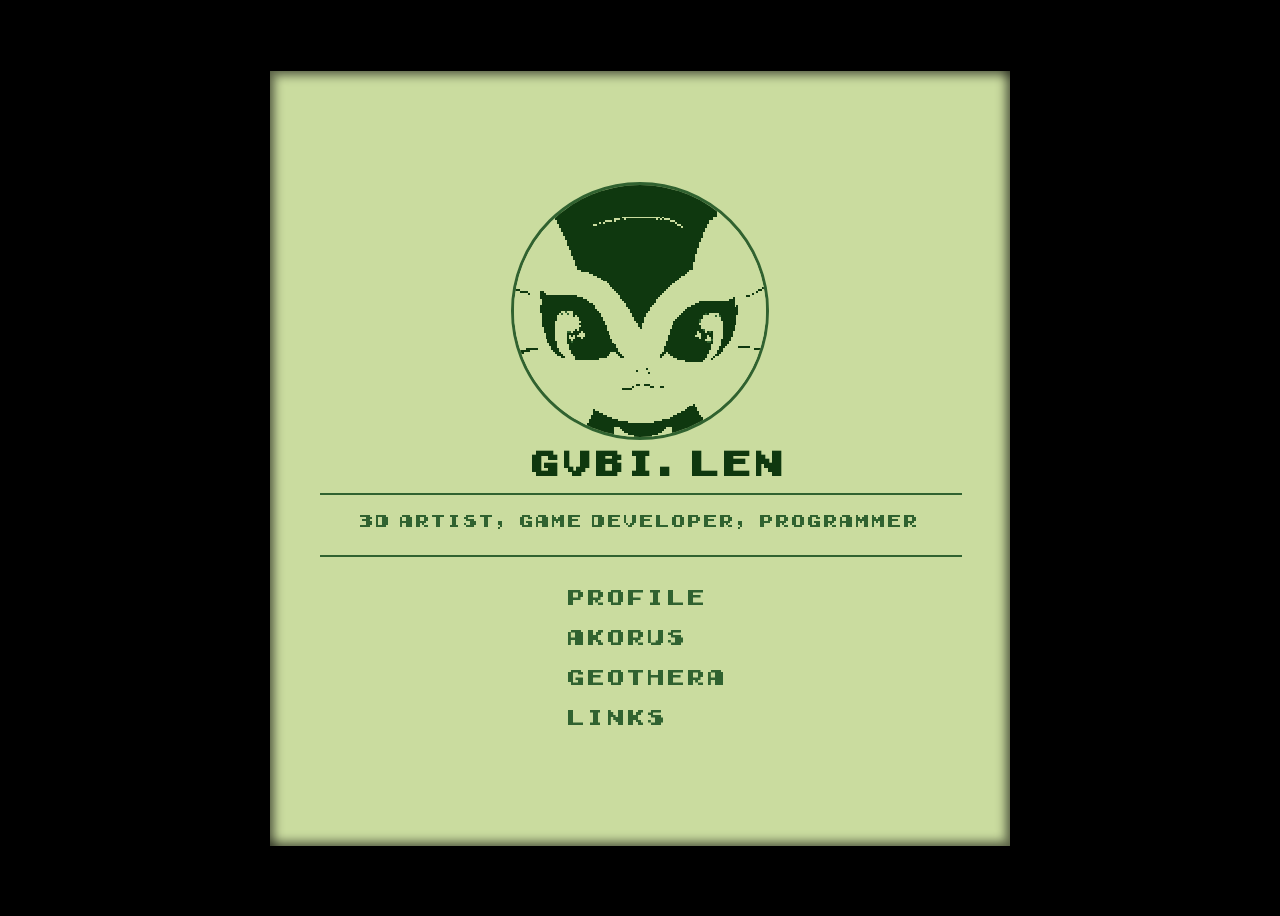
==== index.html @ b02f2e69 "Adjustments to handheld layout" ====
<!DOCTYPE html PUBLIC "-//W3C//DTD XHTML 1.0 Strict//EN" "http://www.w3.org/TR/xhtml1/DTD/xhtml1-strict.dtd">
<html xmlns="http://www.w3.org/1999/xhtml" xml:lang="en" lang="en">
    <head>
	<title>gvbi-len.gb</title>
        <link rel="icon" type="image/png" href="imgs/img_sticker.png" />
        <meta http-equiv="content-type" content="text/html;charset=utf-8" />
        <meta
            name="viewport"
            content="width=device-width, initial-scale=1.0, maximum-scale=1.0, user-scalable=no"
        />
        <meta property="og:title" content="GVBI.len" />
        <meta
            property="og:description"
            content="GVBI.len's Realm of Creation."
        />
        <meta property="og:image" content="" />
        <meta property="og:url" content="https://gvbi-len.github.io" />
        <link rel="stylesheet" href="style.css" />
    </head>
    <body oncontextmenu="return false;">
        <div id="container">
            <div id="content">

                <header id="gb-header" class="start-only">
                    <img draggable="false" id="gb-pic" src="imgs/img_profile.png" alt="GVBI.len" />
                    <h1>GVBI.len</h1>
                    <hr width="100%" />
                    <p class="tagline">3D Artist, Game Developer, Programmer</p>
                </header>

                <hr width="100%" class="start-only" />

                <div id="gb-screen">

                    <nav id="gb-menu" aria-label="Site sections">
                        <button type="button" class="gb-menu-item" data-target="home">HOME</button>
                        <button type="button" class="gb-menu-item" data-target="profile">PROFILE</button>
                        <button type="button" class="gb-menu-item" data-target="akorus">AKORUS</button>
                        <button type="button" class="gb-menu-item" data-target="geothera">GEOTHERA</button>
                        <button type="button" class="gb-menu-item" data-target="links">LINKS</button>
                    </nav>

                    <div id="gb-pages">

                        <section id="page-profile" class="page" role="tabpanel">
                            <div class="field">
                                <b>Location:</b>
                                <br />South Africa
                            </div>
                            <div class="field wide">
                                <b>Skills:</b>
                                <ul>
                                    <li>3D Design</li>
                                    <li>DevOps</li>
                                    <li>Frontend</li>
                                    <li>Game Dev</li>
                                    <li>Graphic Design</li>
                                    <li>UI/UX</li>
                                    <li>Web</li>
                                </ul>
                            </div>
                        </section>

                        <section id="page-akorus" class="page project" role="tabpanel">
                            <h3>Akorus</h3>
                            <img class="image" src="imgs/img_acf.png" alt="Akorus" />
                            <b>3D, GAME, MOBILE, PC</b>
                            <div class="desc">AKORUS is a science fiction role-playing game set in an alternate solar system.</div>
                        </section>

                        <section id="page-geothera" class="page project" role="tabpanel">
                            <h3>Geothera</h3>
                            <img class="image" src="imgs/img_gtr.png" alt="Geothera" />
                            <b>ADDON, SOFTWARE, PC</b>
                            <div class="desc">Geothera is a free and open source terrain generation software made entirely in Godot. 
				    <br><br>An addon for the game engine is also available for creating terrain cells from heightmap textures within the game engine.</div>
                        </section>

                        <section id="page-links" class="page" role="tabpanel">
                            <div id="gb-links">
								<ul id="links-list">
									<li><a href="https://www.artstation.com/gvbi-len">ArtStation</a></li>
									<li><a href="mailto:leothera.dev@proton.me">e-Mail</a></li>
									<li><a href="https://github.com/gvbi-len">GitHub</a></li>
									<li><a href="https://gvbi-len.itch.io">itch.io</a></li>
									<li><a href="https://www.youtube.com/channel/UCherauPHlzCFnR3UYtiJlag">YouTube</a></li>
								</ul>
                            </div>
                        </section>

                    </div>
                </div>
            </div>
        </div>
        <script src="script.js"></script>
    </body>
</html>
---- style.css ----
:root{
    --bg-main: #CADC9F;
    --fg-main: #306230;
    --fg-light: #CADC9F;
    --fg-main-shadow: #0F380F;
    --font-main: #306230;
    --font-header: #0F380F;
    --font-bold: #0F380F;
    --link-bg: #0F380F;
    --link-colour: #0F380F;
    --link-highlight: #CADC9F;
    --border-colour: #306230;
    --border-shadow: #00000080;
}

html {
  scrollbar-color: #0F380F #00000000;
  scrollbar-width: auto;
}


a{
    text-decoration: none;
    text-align: center;
    color: var(--link-colour);
    background: var(--bg-main);
    padding: 0px 8px;
}

a:hover{
	color: var(--link-highlight);
	background-color: var(--link-bg);
	cursor: url('imgs/img_cursor_pointer.png'), auto;
}

button:hover{
	cursor: url('imgs/img_cursor_pointer.png'), auto;
}

b{
	color: var(--font-bold);
}

body{
    background: #000000;
    display: flex;
    align-items: center;
    justify-content: center;
    text-align: center;
    height: 100vh;
    max-height: 100vh;
    user-select: none;
    color: var(--font-main);
    font-family: "font main";
    overflow: hidden;
    cursor: url('imgs/img_cursor_default.png'), auto;
}

h1, h2, h3, h4, h5, h6{
	color: var(--font-header);
	text-align: center;
    padding-left: 40px;
    margin: 0;
}

hr{
	color: var(--border-colour);
	border: 1px solid var(--border-colour);
}

p{
	font-size: 24px;
    padding-left: 30px;
}

li{
	list-style: "~";
}

# links-list li{
	list-style: none;
}

#container{
	background: var(--bg-main);	
	padding: 50px;
	min-width: 50vw;
	max-width: 50vw;
	max-height: 75vh;
	height: 75vh;
	overflow: hidden;
	display: flex;
	flex-direction: column;
	box-shadow: inset 5px 5px 10px var(--border-shadow),
	inset -5px -5px 10px var(--border-shadow);
}

#content{
	flex: 1;
	min-height: 0;
	display: flex;
	flex-direction: column;
	animation: load-site 4s steps(10, end) both;
}

#content:not(.started){
	justify-content: center;
}

#content.started .start-only{
	display: none;
}

#content:not(.started) #gb-pages,
#content:not(.started) .gb-menu-item[data-target="home"]{
	display: none;
}

#gb-header{
	text-align: center;
}

#gb-pic{
	width: clamp(96px, 28vh, 256px);
	height: auto;
	border-radius: 100%;
	image-rendering: pixelated;
	border: 3px solid var(--border-colour);
}

.tagline{
	font-size: 16px;
	padding-left: 0;
}

#gb-screen{
	display: flex;
	align-items: stretch;
	gap: 28px;
	margin-top: 16px;
	text-align: left;
	min-height: 0;
}

#content:not(.started) #gb-screen{
	justify-content: center;
}

#content.started #gb-screen{
	flex: 1;
	margin-top: 0;
}

#gb-menu{
	flex: 0 0 150px;
	display: flex;
	flex-direction: column;
	gap: 6px;
}

.gb-menu-item{
	all: unset;
	display: block;
	cursor: pointer;
	font-family: inherit;
	font-size: 20px;
	color: var(--font-main);
	padding: 4px 8px 4px 24px;
	position: relative;
}

.gb-menu-item::before{
	content: "~";
	position: absolute;
	left: 6px;
	opacity: 0;
}

.gb-menu-item.active{
	color: var(--font-header);
}

.gb-menu-item.active::before{
	opacity: 1;
}

.gb-menu-item:hover,
.gb-menu-item:focus-visible{
	color: var(--link-highlight);
	background-color: var(--link-bg);
	outline: none;
}

#gb-pages{
	flex: 1;
	min-width: 0;
	min-height: 0;
	font-size: 20px;
}

#gb-pages ul{
	padding-left: 24px;
	margin: 4px 0;
}

.page{
	display: none;
}

.page.active{
	display: block;
	height: 100%;
	min-height: 0;
	overflow-y: auto;
	animation: page-in 2s steps(10, end) both;
}

#page-profile.active{
	display: grid;
	gap: 16px 24px;
	align-content: start;
}

#page-profile .wide{
	grid-column: 1 / -1;
}


.page.project.active{
	display: flex;
	flex-direction: column;
	gap: 8px;
}

.project .image{
	flex: 1 1 0;
	min-height: 60px;
	width: 100%;
	box-sizing: border-box;
	object-fit: cover;
}

.project .desc{
	font-size: 18px;
}

#gb-links a{
	display: inline-block;
	margin: 4px 6px 4px 0;
}

.sprite{
	max-width: 128px;
	max-height: 128px;
	image-rendering: pixelated;
	filter: drop-shadow(2px 2px 0px var(--fg-main-shadow));
}

.image{
	width: 100%;
	image-rendering: pixelated;
	padding: 3px;
	background-color: var(--border-colour);
	border: 3px solid var(--border-colour);
}

@media (max-width: 900px){
	body{
		display: block;
		height: 100dvh;
		max-height: 100dvh;
		overflow: hidden;
		background: var(--bg-main);
	}
	#container{
		box-sizing: border-box;
		padding: 12px;
		box-shadow: none;
		min-width: unset;
		max-width: unset;
		width: 100%;
		height: 100dvh;
		max-height: none;
	}
	#gb-screen{
		flex-direction: column;
		gap: 12px;
	}
	#gb-menu{
		flex-direction: column;
		flex-wrap: wrap;
		flex-basis: auto;
		width: 100%;
		justify-content: center;
		border-bottom: 2px solid var(--border-colour);
		padding-bottom: 16px;
	}
	#gb-pages{
		flex: 1 1 0;
	}
	.project, .desc{
		font-size: 14px;
	}
	.project b{
		border-bottom: 2px solid var(--border-colour);
	}
	.project h3{
		text-align: left;
		font-size: 24px;
		padding-left: 0;
		border-bottom: 2px solid var(--border-colour);
	}
	.image{
	display: none;
	}
	.project .image{
		padding: 0;
		border: none;
	}
}

@font-face{
	font-family: "font main";
	src: url("fonts/gb.ttf");
}

@keyframes load-site{
	0%{
		opacity: 0%;
	}
	25%{
		opacity: 0%;
	}
	100%{
		opacity: 100%;
	}
}

@keyframes page-in{
	from{
		opacity: 0;
	}
	to{
		opacity: 1;
	}
}
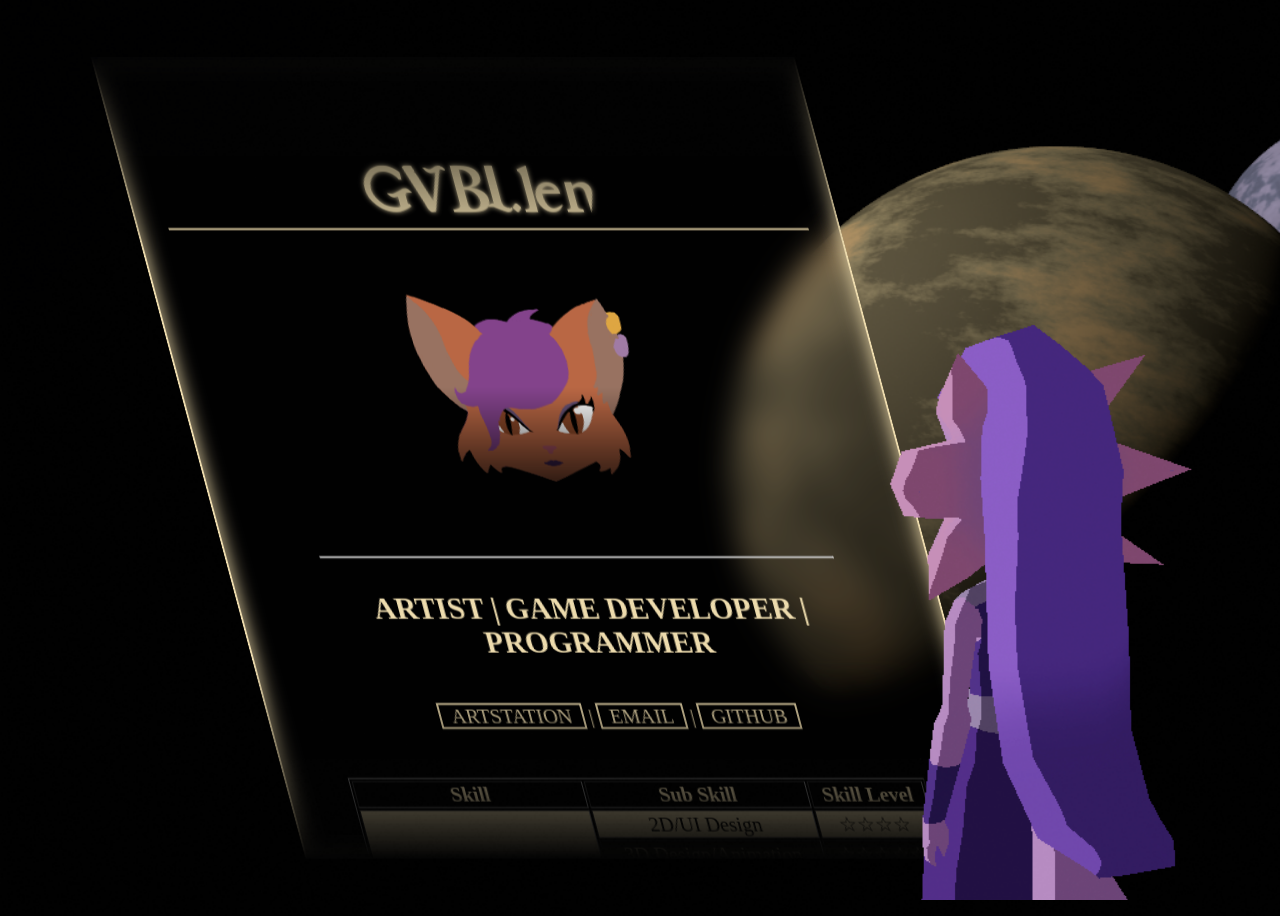
==== commit 85c2e7da: "Monthly site redesign" ====
--- a/index.html
+++ b/index.html
@@ -1,7 +1,7 @@
 <!DOCTYPE html PUBLIC "-//W3C//DTD XHTML 1.0 Strict//EN" "http://www.w3.org/TR/xhtml1/DTD/xhtml1-strict.dtd">
 <html xmlns="http://www.w3.org/1999/xhtml" xml:lang="en" lang="en">
     <head>
-	<title>gvbi-len.gb</title>
+	<title>Site Viewer - /usr/share/gabis-stuff/gvbi.len</title>
         <link rel="icon" type="image/png" href="imgs/img_sticker.png" />
         <meta http-equiv="content-type" content="text/html;charset=utf-8" />
         <meta
@@ -18,80 +18,104 @@
         <link rel="stylesheet" href="style.css" />
     </head>
     <body oncontextmenu="return false;">
-        <div id="container">
-            <div id="content">
+        <div id="container-main">
+            <h1>GVBI.len</h1>
+            <img draggable="false" id="profile" src="imgs/img_profile.png">
+            <hr width="80%">
+            <h2>Artist | Game Developer | Programmer</h2>
+            <p>
+                <a href="gvbi-len.artstation.com ">ArtStation</a> | <a href="mailto:leothera.dev@proton.me">Email</a> | <a href="https://github.com/gvbi-len">GitHub</a>
+            <br>
+            <table border="solid">
+                <tr>
+                    <th>Skill</th>
+                    <th>Sub Skill</th>
+                    <th>Skill Level</th>
+                </tr>
+                <tr>
+                    <td rowspan="5">Game Development</td>
+                    <td>2D/UI Design</td>
+                    <td>&star;&star;&star;&star;</td>
+                </tr>
+                <tr>
+                    <td>3D Design/Animation</td>
+                    <td>&star;&star;&star;&star;&star;</td>
+                </tr>
+                <tr>
+                    <td>Audio</td>
+                    <td>&star;&star;&star;&star;</td>
+                </tr>
+                <tr>
+                    <td>Level Design</td>
+                    <td>&star;&star;&star;&star;&star;</td>
+                </tr>
+                <tr>
+                    <td>Programming</td>
+                    <td>&star;&star;&star;&star;&star;</td>
+                </tr>
+                <tr>
+                    <td rowspan="5">Game Programming</td>
+                    <td>Assembly</td>
+                    <td>&star;&star;</td>
+                </tr>
+                <tr>
+                    <td>C#</td>
+                    <td>&star;&star;&star;</td>
+                </tr>
+                <tr>
+                    <td>GdScript</td>
+                    <td>&star;&star;&star;&star;&star;</td>
+                </tr>
+                <tr>
+                    <td>Java</td>
+                    <td>&star;&star;&star;</td>
+                </tr>
+                <tr>
+                    <td>Python</td>
+                    <td>&star;&star;&star;&star;&star;</td>
+                </tr>
+                <tr>
+                    <td rowspan="5">Software Development</td>
+                    <td>Assembly</td>
+                    <td>&star;&star;</td>
+                </tr>
+                <tr>
+                    <td>C</td>
+                    <td>&star;&star;</td>
+                </tr>
+                <tr>
+                    <td>C#</td>
+                    <td>&star;&star;&star;</td>
+                </tr>
+                <tr>
+                    <td>Java</td>
+                    <td>&star;&star;&star;</td>
+                </tr>
+                <tr>
+                    <td>Python</td>
+                    <td>&star;&star;&star;&star;</td>
+                </tr>
+            </table>
 
-                <header id="gb-header" class="start-only">
-                    <img draggable="false" id="gb-pic" src="imgs/img_profile.png" alt="GVBI.len" />
-                    <h1>GVBI.len</h1>
-                    <hr width="100%" />
-                    <p class="tagline">3D Artist, Game Developer, Programmer</p>
-                </header>
+            <h2>Projects</h2>
+            <h3>Akorus</h3>
+            <img draggable="false" class="game-cover" src="imgs/img_acf.png">
+            An old school role playing game inspired by Ultima and Phantasy Star Online.
+            <br>Akorus is set in an alternate Solar System in which Saturn's celestial bodies are home to the Akori, a unique race on a mission to recover long forgotten artifacts across the galaxy.
+            <br>A free demo will be available to play in 2027.
+            <img draggable="false" class="game-screenshot" src="imgs/img_acf_2.png">
 
-                <hr width="100%" class="start-only" />
+            <h3>Geothera</h3>
+            <img draggable="false" class="game-cover" src="imgs/img_gtr.png">    
+            Geothera is a 3D terrain generator.
+            <br>The projects consists of two formats: A Godot 4.x addon for creating terrain meshes directly in the game engine, and a standalone application for creating meshes and heightmap textures to use in compatible software.
+            <br>Both will be free to download soon.
+            <hr width="50%">
+            <br>
+            <h3>Website designed by yours truly :3
+        </p>
 
-                <div id="gb-screen">
-
-                    <nav id="gb-menu" aria-label="Site sections">
-                        <button type="button" class="gb-menu-item" data-target="home">HOME</button>
-                        <button type="button" class="gb-menu-item" data-target="profile">PROFILE</button>
-                        <button type="button" class="gb-menu-item" data-target="akorus">AKORUS</button>
-                        <button type="button" class="gb-menu-item" data-target="geothera">GEOTHERA</button>
-                        <button type="button" class="gb-menu-item" data-target="links">LINKS</button>
-                    </nav>
-
-                    <div id="gb-pages">
-
-                        <section id="page-profile" class="page" role="tabpanel">
-                            <div class="field">
-                                <b>Location:</b>
-                                <br />South Africa
-                            </div>
-                            <div class="field wide">
-                                <b>Skills:</b>
-                                <ul>
-                                    <li>3D Design</li>
-                                    <li>DevOps</li>
-                                    <li>Frontend</li>
-                                    <li>Game Dev</li>
-                                    <li>Graphic Design</li>
-                                    <li>UI/UX</li>
-                                    <li>Web</li>
-                                </ul>
-                            </div>
-                        </section>
-
-                        <section id="page-akorus" class="page project" role="tabpanel">
-                            <h3>Akorus</h3>
-                            <img class="image" src="imgs/img_acf.png" alt="Akorus" />
-                            <b>3D, GAME, MOBILE, PC</b>
-                            <div class="desc">AKORUS is a science fiction role-playing game set in an alternate solar system.</div>
-                        </section>
-
-                        <section id="page-geothera" class="page project" role="tabpanel">
-                            <h3>Geothera</h3>
-                            <img class="image" src="imgs/img_gtr.png" alt="Geothera" />
-                            <b>ADDON, SOFTWARE, PC</b>
-                            <div class="desc">Geothera is a free and open source terrain generation software made entirely in Godot. 
-				    <br><br>An addon for the game engine is also available for creating terrain cells from heightmap textures within the game engine.</div>
-                        </section>
-
-                        <section id="page-links" class="page" role="tabpanel">
-                            <div id="gb-links">
-								<ul id="links-list">
-									<li><a href="https://www.artstation.com/gvbi-len">ArtStation</a></li>
-									<li><a href="mailto:leothera.dev@proton.me">e-Mail</a></li>
-									<li><a href="https://github.com/gvbi-len">GitHub</a></li>
-									<li><a href="https://gvbi-len.itch.io">itch.io</a></li>
-									<li><a href="https://www.youtube.com/channel/UCherauPHlzCFnR3UYtiJlag">YouTube</a></li>
-								</ul>
-                            </div>
-                        </section>
-
-                    </div>
-                </div>
-            </div>
         </div>
-        <script src="script.js"></script>
+        <img id="avi" draggable="false" src="imgs/img_avi.gif">
     </body>
 </html>
--- a/style.css
+++ b/style.css
@@ -1,346 +1,172 @@
 :root{
-    --bg-main: #CADC9F;
-    --fg-main: #306230;
-    --fg-light: #CADC9F;
-    --fg-main-shadow: #0F380F;
-    --font-main: #306230;
-    --font-header: #0F380F;
-    --font-bold: #0F380F;
-    --link-bg: #0F380F;
-    --link-colour: #0F380F;
-    --link-highlight: #CADC9F;
-    --border-colour: #306230;
-    --border-shadow: #00000080;
+    --bg-main: #000000;
+	--page-main: #00000030;
+    --fg-main: #000000;
+	--accent-main: #eddbad;
+    --fg-main-shadow: #00000030;
+	--fg-light-shadow: #ffffff;
+    --font-main: #eddbad;
+    --font-header: #eddbad;
+    --font-bold: #eddbad;
+    --link-colour: #000000;
+    --link-highlight: #eddbad;
+    --border-colour: #eddbad;
+    --border-shadow: #00000050;
+	--border-radius: 15px;
 }
 
 html {
-  scrollbar-color: #0F380F #00000000;
+  scrollbar-color: var(--accent-main) #00000000;
   scrollbar-width: auto;
 }
 
-
 a{
-    text-decoration: none;
-    text-align: center;
-    color: var(--link-colour);
-    background: var(--bg-main);
-    padding: 0px 8px;
+	border: 2px solid var(--accent-main);
+	color: var(--accent-main);
+	min-width: 80px;
+	padding: 0px 10px;
+	text-transform: uppercase;
+	text-decoration: none;
+	margin: 10px 0;
 }
 
 a:hover{
-	color: var(--link-highlight);
-	background-color: var(--link-bg);
-	cursor: url('imgs/img_cursor_pointer.png'), auto;
+	background-color: var(--accent-main);
+	color: var(--fg-main);
 }
 
-button:hover{
-	cursor: url('imgs/img_cursor_pointer.png'), auto;
-}
-
-b{
-	color: var(--font-bold);
-}
 
 body{
-    background: #000000;
+    background-image: url('imgs/img_bg.png');
+	background-size: cover;
+	background-repeat: no-repeat;
     display: flex;
-    align-items: center;
-    justify-content: center;
+	justify-content: center;
+	align-items: center;
     text-align: center;
     height: 100vh;
     max-height: 100vh;
     user-select: none;
     color: var(--font-main);
     font-family: "font main";
-    overflow: hidden;
-    cursor: url('imgs/img_cursor_default.png'), auto;
+	overflow: hidden;
 }
 
-h1, h2, h3, h4, h5, h6{
+h1{
 	color: var(--font-header);
-	text-align: center;
-    padding-left: 40px;
-    margin: 0;
+	font-family: "font header";
+	font-size: 48px;
+	width: 100%;
+	height: 50px;
+	margin: 0;
+	margin-top: 100px;
+	padding: 10px 0;
+	border-bottom: 2px solid var(--border-colour);
+	text-shadow: 0px 0px 5px var(--border-colour);
 }
 
-hr{
-	color: var(--border-colour);
-	border: 1px solid var(--border-colour);
+h2{
+	text-transform: uppercase;
 }
 
-p{
-	font-size: 24px;
-    padding-left: 30px;
+h3{
+	align-self: center;
+	text-transform: uppercase;
+	border-bottom: 1px solid var(--accent-main);
+	width: 60%;
 }
 
-li{
-	list-style: "~";
+table{
+	margin: 30px auto;
+	width: 90%;
 }
 
-# links-list li{
-	list-style: none;
+tr:nth-child(even){
+	background-color: var(--accent-main);
+	color: var(--fg-main);
 }
 
-#container{
-	background: var(--bg-main);	
-	padding: 50px;
-	min-width: 50vw;
-	max-width: 50vw;
-	max-height: 75vh;
-	height: 75vh;
-	overflow: hidden;
+#avi{
+	position: fixed;
+	bottom: 0;
+	right: 0;
+	width: 50vw;
+	user-select: none;
+	pointer-events: none;
+}
+
+#container-main{
+	transform: skew(15deg) translateX(-90px );
+	background-color: var(--page-main);
+	backdrop-filter: blur(15px);
 	display: flex;
 	flex-direction: column;
-	box-shadow: inset 5px 5px 10px var(--border-shadow),
-	inset -5px -5px 10px var(--border-shadow);
+	font-size: 20px;
+	margin: 20px;
+	padding-left: 30px;
+	padding-right: 30px;
+	padding-bottom: 80px;
+	width: 50vw;
+	height: 80vh;
+	border: 2px solid var(--border-colour);
+	box-shadow: 0px 0px 20px var(--border-colour),
+	inset 0px 0px 20px var(--border-colour);
+	overflow: scroll;
+	mask-image: linear-gradient(transparent, black, black, black, transparent);
 }
 
-#content{
-	flex: 1;
-	min-height: 0;
-	display: flex;
-	flex-direction: column;
-	animation: load-site 4s steps(10, end) both;
+#profile{
+	width: 40%;
+	margin: 30px auto;
+	mask-image: linear-gradient(black, black, transparent);
 }
 
-#content:not(.started){
-	justify-content: center;
+.game-cover{
+	width: 60%;
+	margin: 10px auto;
 }
 
-#content.started .start-only{
-	display: none;
-}
-
-#content:not(.started) #gb-pages,
-#content:not(.started) .gb-menu-item[data-target="home"]{
-	display: none;
-}
-
-#gb-header{
-	text-align: center;
-}
-
-#gb-pic{
-	width: clamp(96px, 28vh, 256px);
-	height: auto;
-	border-radius: 100%;
-	image-rendering: pixelated;
-	border: 3px solid var(--border-colour);
-}
-
-.tagline{
-	font-size: 16px;
-	padding-left: 0;
-}
-
-#gb-screen{
-	display: flex;
-	align-items: stretch;
-	gap: 28px;
-	margin-top: 16px;
-	text-align: left;
-	min-height: 0;
-}
-
-#content:not(.started) #gb-screen{
-	justify-content: center;
-}
-
-#content.started #gb-screen{
-	flex: 1;
-	margin-top: 0;
-}
-
-#gb-menu{
-	flex: 0 0 150px;
-	display: flex;
-	flex-direction: column;
-	gap: 6px;
-}
-
-.gb-menu-item{
-	all: unset;
-	display: block;
-	cursor: pointer;
-	font-family: inherit;
-	font-size: 20px;
-	color: var(--font-main);
-	padding: 4px 8px 4px 24px;
-	position: relative;
-}
-
-.gb-menu-item::before{
-	content: "~";
-	position: absolute;
-	left: 6px;
-	opacity: 0;
-}
-
-.gb-menu-item.active{
-	color: var(--font-header);
-}
-
-.gb-menu-item.active::before{
-	opacity: 1;
-}
-
-.gb-menu-item:hover,
-.gb-menu-item:focus-visible{
-	color: var(--link-highlight);
-	background-color: var(--link-bg);
-	outline: none;
-}
-
-#gb-pages{
-	flex: 1;
-	min-width: 0;
-	min-height: 0;
-	font-size: 20px;
-}
-
-#gb-pages ul{
-	padding-left: 24px;
-	margin: 4px 0;
-}
-
-.page{
-	display: none;
-}
-
-.page.active{
-	display: block;
-	height: 100%;
-	min-height: 0;
-	overflow-y: auto;
-	animation: page-in 2s steps(10, end) both;
-}
-
-#page-profile.active{
-	display: grid;
-	gap: 16px 24px;
-	align-content: start;
-}
-
-#page-profile .wide{
-	grid-column: 1 / -1;
-}
-
-
-.page.project.active{
-	display: flex;
-	flex-direction: column;
-	gap: 8px;
-}
-
-.project .image{
-	flex: 1 1 0;
-	min-height: 60px;
-	width: 100%;
-	box-sizing: border-box;
-	object-fit: cover;
-}
-
-.project .desc{
-	font-size: 18px;
-}
-
-#gb-links a{
-	display: inline-block;
-	margin: 4px 6px 4px 0;
-}
-
-.sprite{
-	max-width: 128px;
-	max-height: 128px;
-	image-rendering: pixelated;
-	filter: drop-shadow(2px 2px 0px var(--fg-main-shadow));
-}
-
-.image{
-	width: 100%;
-	image-rendering: pixelated;
-	padding: 3px;
-	background-color: var(--border-colour);
-	border: 3px solid var(--border-colour);
+.game-screenshot{
+	width: 80%;
+	margin: 10px auto;
 }
 
 @media (max-width: 900px){
-	body{
-		display: block;
-		height: 100dvh;
-		max-height: 100dvh;
-		overflow: hidden;
-		background: var(--bg-main);
+	#container-main{
+		transform: unset;
+		width: 100vw;
+		max-width: unset;
+		min-width: unset;
+		height: 100vh;
+		font-size: unset;
+		padding: 0;
+		padding-bottom: 80px;
+		margin: 0;
+		border: none;
+		box-shadow: none;
+		overflow-x: hidden;
 	}
-	#container{
-		box-sizing: border-box;
-		padding: 12px;
-		box-shadow: none;
-		min-width: unset;
-		max-width: unset;
-		width: 100%;
-		height: 100dvh;
-		max-height: none;
+
+	#avi{
+		display: none;
 	}
-	#gb-screen{
-		flex-direction: column;
-		gap: 12px;
-	}
-	#gb-menu{
-		flex-direction: column;
-		flex-wrap: wrap;
-		flex-basis: auto;
-		width: 100%;
-		justify-content: center;
-		border-bottom: 2px solid var(--border-colour);
-		padding-bottom: 16px;
-	}
-	#gb-pages{
-		flex: 1 1 0;
-	}
-	.project, .desc{
-		font-size: 14px;
-	}
-	.project b{
-		border-bottom: 2px solid var(--border-colour);
-	}
-	.project h3{
-		text-align: left;
-		font-size: 24px;
-		padding-left: 0;
-		border-bottom: 2px solid var(--border-colour);
-	}
-	.image{
-	display: none;
-	}
-	.project .image{
-		padding: 0;
-		border: none;
+
+	h3{
+		font-size: 12px;
 	}
 }
 
 @font-face{
 	font-family: "font main";
-	src: url("fonts/gb.ttf");
+	src: url("fonts/gb.otf");
 }
 
-@keyframes load-site{
-	0%{
-		opacity: 0%;
-	}
-	25%{
-		opacity: 0%;
-	}
-	100%{
-		opacity: 100%;
-	}
+@font-face {
+	font-family: "font header";
+	src: url("fonts/header.otf");
 }
 
-@keyframes page-in{
-	from{
-		opacity: 0;
-	}
-	to{
-		opacity: 1;
-	}
+@font-face {
+	font-family: "font h2";
+	src: url("fonts/header-2.ttf");
 }
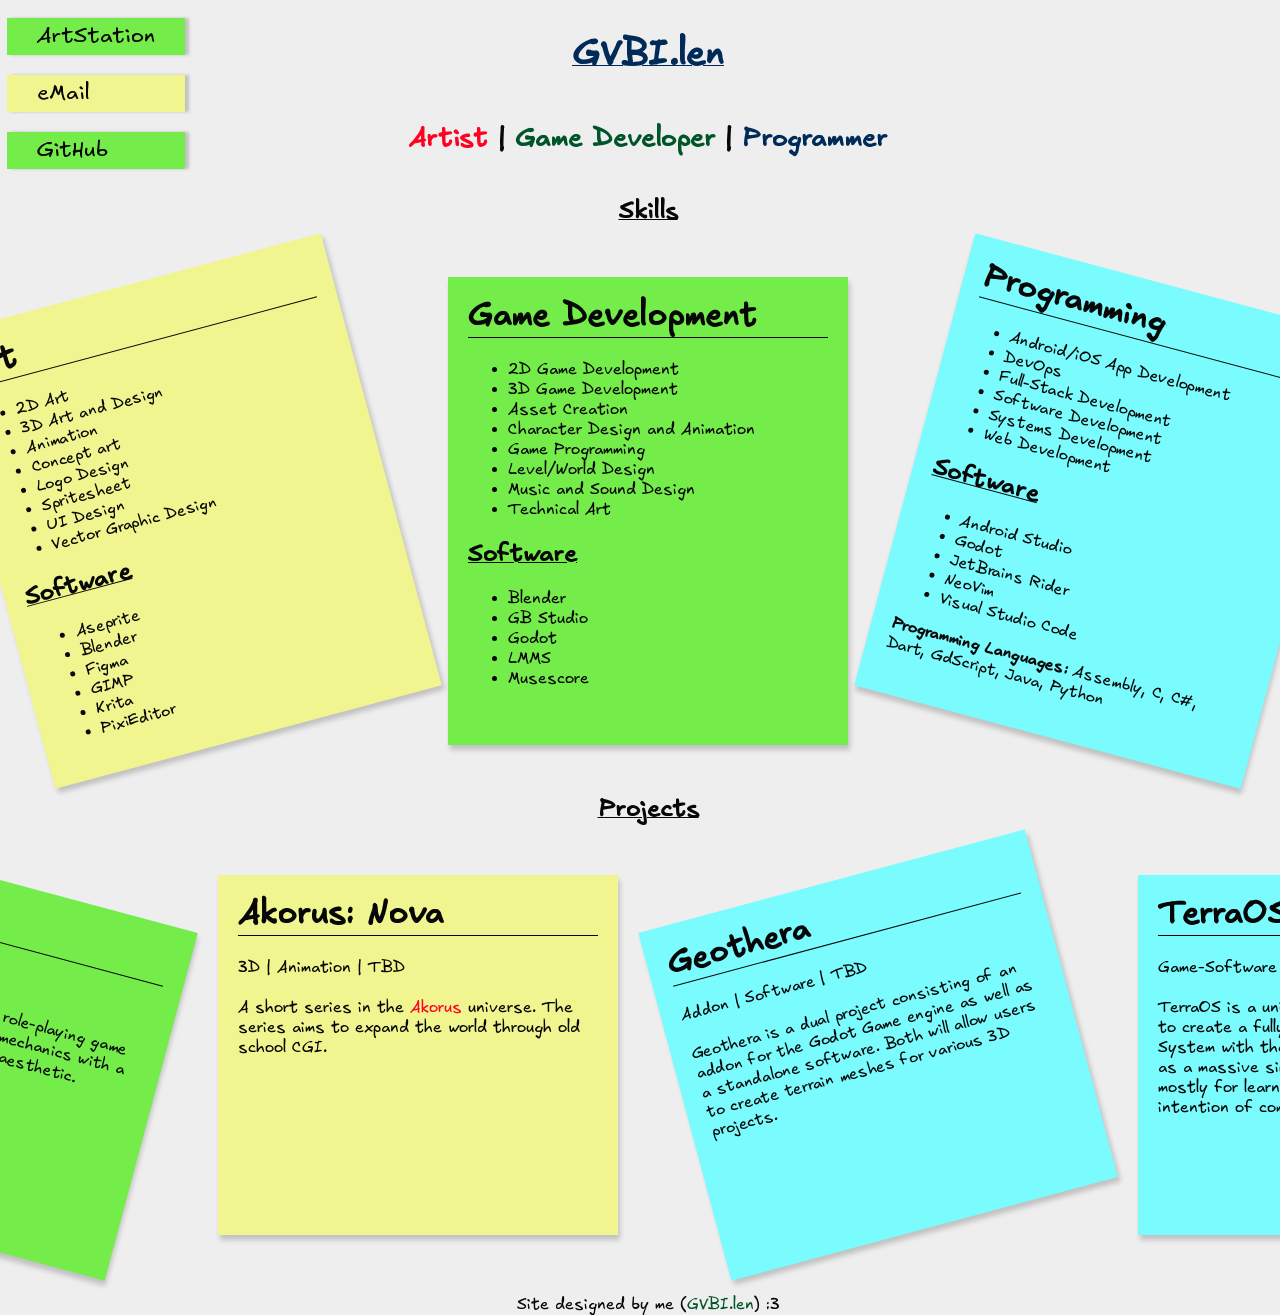
==== commit ac6cad07: "Complete site redesign (again :p)" ====
--- a/index.html
+++ b/index.html
@@ -1,7 +1,7 @@
 <!DOCTYPE html PUBLIC "-//W3C//DTD XHTML 1.0 Strict//EN" "http://www.w3.org/TR/xhtml1/DTD/xhtml1-strict.dtd">
 <html xmlns="http://www.w3.org/1999/xhtml" xml:lang="en" lang="en">
     <head>
-	<title>Site Viewer - /usr/share/gabis-stuff/gvbi.len</title>
+	<title>http://127.0.0.1:8008/index.html</title>
         <link rel="icon" type="image/png" href="imgs/img_sticker.png" />
         <meta http-equiv="content-type" content="text/html;charset=utf-8" />
         <meta
@@ -10,112 +10,130 @@
         />
         <meta property="og:title" content="GVBI.len" />
         <meta
-            property="og:description"
-            content="GVBI.len's Realm of Creation."
+            property="description"
+            content="GVBI.len's whiteboard of information and junk."
         />
         <meta property="og:image" content="" />
-        <meta property="og:url" content="https://gvbi-len.github.io" />
+        <meta property="og:url" content="https://gvbi-len.com"/>
         <link rel="stylesheet" href="style.css" />
     </head>
     <body oncontextmenu="return false;">
-        <div id="container-main">
-            <h1>GVBI.len</h1>
-            <img draggable="false" id="profile" src="imgs/img_profile.png">
-            <hr width="80%">
-            <h2>Artist | Game Developer | Programmer</h2>
-            <p>
-                <a href="gvbi-len.artstation.com ">ArtStation</a> | <a href="mailto:leothera.dev@proton.me">Email</a> | <a href="https://github.com/gvbi-len">GitHub</a>
-            <br>
-            <table border="solid">
-                <tr>
-                    <th>Skill</th>
-                    <th>Sub Skill</th>
-                    <th>Skill Level</th>
-                </tr>
-                <tr>
-                    <td rowspan="5">Game Development</td>
-                    <td>2D/UI Design</td>
-                    <td>&star;&star;&star;&star;</td>
-                </tr>
-                <tr>
-                    <td>3D Design/Animation</td>
-                    <td>&star;&star;&star;&star;&star;</td>
-                </tr>
-                <tr>
-                    <td>Audio</td>
-                    <td>&star;&star;&star;&star;</td>
-                </tr>
-                <tr>
-                    <td>Level Design</td>
-                    <td>&star;&star;&star;&star;&star;</td>
-                </tr>
-                <tr>
-                    <td>Programming</td>
-                    <td>&star;&star;&star;&star;&star;</td>
-                </tr>
-                <tr>
-                    <td rowspan="5">Game Programming</td>
-                    <td>Assembly</td>
-                    <td>&star;&star;</td>
-                </tr>
-                <tr>
-                    <td>C#</td>
-                    <td>&star;&star;&star;</td>
-                </tr>
-                <tr>
-                    <td>GdScript</td>
-                    <td>&star;&star;&star;&star;&star;</td>
-                </tr>
-                <tr>
-                    <td>Java</td>
-                    <td>&star;&star;&star;</td>
-                </tr>
-                <tr>
-                    <td>Python</td>
-                    <td>&star;&star;&star;&star;&star;</td>
-                </tr>
-                <tr>
-                    <td rowspan="5">Software Development</td>
-                    <td>Assembly</td>
-                    <td>&star;&star;</td>
-                </tr>
-                <tr>
-                    <td>C</td>
-                    <td>&star;&star;</td>
-                </tr>
-                <tr>
-                    <td>C#</td>
-                    <td>&star;&star;&star;</td>
-                </tr>
-                <tr>
-                    <td>Java</td>
-                    <td>&star;&star;&star;</td>
-                </tr>
-                <tr>
-                    <td>Python</td>
-                    <td>&star;&star;&star;&star;</td>
-                </tr>
-            </table>
-
+        <div data-nosnippet="true" id="root">
+            <h1 id="main-title">GVBI.len</h1>
+            <h2 id="sub-title"><font class="ink-red">Artist</font> | <font class="ink-green">Game Developer</font> | <font class="ink-blue">Programmer</font></h2>
+            <div id="links">
+                <a class="grn-note" href="https://gvbi-len.artstation.com/">ArtStation</a>
+                <a class="ylw-note" href="mailto:leothera.dev@proton.me">eMail</a> 
+                <a class="grn-note" href="https://github.com/gvbi-len">GitHub</a>
+            </div>
+            <h2>Skills</h2>
+            <div class="stickies">
+                <div class="note ylw-note left">
+                    <h1>
+                        Art
+                    </h1>
+                    <ul>
+                        <li>2D Art</li>
+                        <li>3D Art and Design</li>
+                        <li>Animation</li>
+                        <li>Concept art</li>
+                        <li>Logo Design</li>
+                        <li>Spritesheet</li>
+                        <li>UI Design</li>
+                        <li>Vector Graphic Design</li>
+                    </ul>
+                    <h2>Software</h2>
+                    <ul>
+                        <li>Aseprite</li>
+                        <li>Blender</li>
+                        <li>Figma</li>
+                        <li>GIMP</li>
+                        <li>Krita</li>
+                        <li>PixiEditor</li>
+                    </ul>
+                </div>
+                <div class="note grn-note">
+                    <h1>
+                        Game Development
+                    </h1>
+                    <ul>
+                        <li>2D Game Development</li>
+                        <li>3D Game Development</li>
+                        <li>Asset Creation</li>
+                        <li>Character Design and Animation</li>
+                        <li>Game Programming</li>
+                        <li>Level/World Design</li>
+                        <li>Music and Sound Design</li>
+                        <li>Technical Art</li>
+                    </ul>
+                    <h2>Software</h2>
+                    <ul>
+                        <li>Blender</li>
+                        <li>GB Studio</li>
+                        <li>Godot</li>
+                        <li>LMMS</li>
+                        <li>Musescore</li>
+                    </ul>
+                </div>
+                <div class="note cyn-note right">
+                    <h1>
+                        Programming
+                    </h1>
+                    <ul>
+                        <li>Android/iOS App Development</li>
+                        <li>DevOps</li>
+                        <li>Full-Stack Development</li>
+                        <li>Software Development</li>
+                        <li>Systems Development</li>
+                        <li>Web Development</li>
+                    </ul>
+                    <h2>Software</h2>
+                    <ul>
+                        <li>Android Studio</li>
+                        <li>Godot</li>
+                        <li>JetBrains Rider</li>
+                        <li>NeoVim</li>
+                        <li>Visual Studio Code</li>
+                    </ul>
+                    <p><b>Programming Languages:</b> Assembly, C, C#, Dart, GdScript, Java, Python</p>
+                </div>
+            </div>
             <h2>Projects</h2>
-            <h3>Akorus</h3>
-            <img draggable="false" class="game-cover" src="imgs/img_acf.png">
-            An old school role playing game inspired by Ultima and Phantasy Star Online.
-            <br>Akorus is set in an alternate Solar System in which Saturn's celestial bodies are home to the Akori, a unique race on a mission to recover long forgotten artifacts across the galaxy.
-            <br>A free demo will be available to play in 2027.
-            <img draggable="false" class="game-screenshot" src="imgs/img_acf_2.png">
-
-            <h3>Geothera</h3>
-            <img draggable="false" class="game-cover" src="imgs/img_gtr.png">    
-            Geothera is a 3D terrain generator.
-            <br>The projects consists of two formats: A Godot 4.x addon for creating terrain meshes directly in the game engine, and a standalone application for creating meshes and heightmap textures to use in compatible software.
-            <br>Both will be free to download soon.
-            <hr width="50%">
-            <br>
-            <h3>Website designed by yours truly :3
-        </p>
-
+            <div class="stickies">
+                <div class="note grn-note right">
+                    <h1>Akorus</h1>
+                    <p>
+                        3D | Game | 2027
+                    <br>
+                    <br>Akorus is a science fiction role-playing game that combines classic RPG mechanics with a retro PlayStation 1 inspired aesthetic.
+                    </p>
+                </div>
+                <div class="note ylw-note">
+                    <h1>Akorus: Nova</h1>
+                    <p>
+                        3D | Animation | TBD
+                    <br>
+                    <br>A short series in the <font class="ink-red">Akorus</font> universe. The series aims to expand the world through old school CGI.
+                    </p>
+                </div>
+                <div class="note cyn-note left">
+                    <h1>Geothera</h1>
+                    <p>
+                        Addon | Software | TBD
+                    <br>
+                    <br>Geothera is a dual project consisting of an addon for the Godot Game engine as well as a standalone software. Both will allow users to create terrain meshes for various 3D projects.
+                    </p>
+                </div>
+                <div class="note cyn-note">
+                    <h1>TerraOS</h1>
+                    <p>
+                        Game-Software Hybrid | TBD
+                    <br>
+                    <br>TerraOS is a unique personal project that aims to create a fully functioning Operating System with the entire interface represented as a massive simulated world. The projects is mostly for learning Assembly and I have no intention of completing it anytime soon.
+                    </p>
+                </div>
+            </div>
+            <footer>Site designed by me (<font class="ink-green">GVBI.len</font>) :3</footer>
         </div>
-        <img id="avi" draggable="false" src="imgs/img_avi.gif">
     </body>
 </html>
--- a/style.css
+++ b/style.css
@@ -1,172 +1,167 @@
 :root{
     --bg-main: #000000;
-	--page-main: #00000030;
-    --fg-main: #000000;
-	--accent-main: #eddbad;
-    --fg-main-shadow: #00000030;
-	--fg-light-shadow: #ffffff;
-    --font-main: #eddbad;
-    --font-header: #eddbad;
-    --font-bold: #eddbad;
-    --link-colour: #000000;
-    --link-highlight: #eddbad;
-    --border-colour: #eddbad;
-    --border-shadow: #00000050;
-	--border-radius: 15px;
-}
+	--whiteboard: #eeeeee;
+	/* Pens */
+    --pen-black: #070707;
+	--pen-blue: #002b59;
+	--pen-green: #005528;
+	--pen-red: #FF0222;
+	/* Notes */
+	--note-yellow: #f1f58f;
+	--note-cyan: #7afcff;
+	--note-green: #74ed4b;
+	--note-shadow: 2px 5px 5px #00000030;
+	--side-shadow: 4px 0px 3px #00000030;
 
-html {
-  scrollbar-color: var(--accent-main) #00000000;
-  scrollbar-width: auto;
 }
 
 a{
-	border: 2px solid var(--accent-main);
-	color: var(--accent-main);
-	min-width: 80px;
-	padding: 0px 10px;
-	text-transform: uppercase;
+	color: var(--pen-black);
 	text-decoration: none;
-	margin: 10px 0;
+	box-shadow: var(--side-shadow);
+	padding: 5px 30px;
+	margin: 10px 7px;
+	font-size: 22px;
+	text-align: left;
 }
 
 a:hover{
-	background-color: var(--accent-main);
-	color: var(--fg-main);
+	margin: 8px 5px;
+	border: 2px solid var(--pen-black);
 }
 
-
 body{
-    background-image: url('imgs/img_bg.png');
-	background-size: cover;
-	background-repeat: no-repeat;
-    display: flex;
-	justify-content: center;
-	align-items: center;
-    text-align: center;
-    height: 100vh;
-    max-height: 100vh;
-    user-select: none;
-    color: var(--font-main);
-    font-family: "font main";
-	overflow: hidden;
+	overflow-x: hidden;
+	background-color: var(--whiteboard);
+	user-select: none;
 }
 
-h1{
-	color: var(--font-header);
-	font-family: "font header";
-	font-size: 48px;
-	width: 100%;
-	height: 50px;
-	margin: 0;
-	margin-top: 100px;
-	padding: 10px 0;
-	border-bottom: 2px solid var(--border-colour);
-	text-shadow: 0px 0px 5px var(--border-colour);
+footer{
+	margin-top: 30px;
 }
 
-h2{
-	text-transform: uppercase;
+h1, h2, h3{
+	text-decoration: 1px solid underline;
 }
 
-h3{
-	align-self: center;
-	text-transform: uppercase;
-	border-bottom: 1px solid var(--accent-main);
-	width: 60%;
+html{
+	font-family: 'font main';
 }
 
-table{
-	margin: 30px auto;
-	width: 90%;
+#links{
+	display: flex;
+	flex-direction: column;
+	position: absolute;
+	left: 0;
 }
 
-tr:nth-child(even){
-	background-color: var(--accent-main);
-	color: var(--fg-main);
+#main-title{
+	color: var(--pen-blue);
+	font-size: 36px;
 }
 
-#avi{
-	position: fixed;
-	bottom: 0;
-	right: 0;
-	width: 50vw;
-	user-select: none;
-	pointer-events: none;
+#root{
+	color: var(--pen-black);
+	display: flex;
+	flex-direction: column;
+	height: 100vh;
+	width: 100vw;
+	align-items: center;
+	justify-items: center;
 }
 
-#container-main{
-	transform: skew(15deg) translateX(-90px );
-	background-color: var(--page-main);
-	backdrop-filter: blur(15px);
-	display: flex;
-	flex-direction: column;
-	font-size: 20px;
-	margin: 20px;
-	padding-left: 30px;
-	padding-right: 30px;
-	padding-bottom: 80px;
-	width: 50vw;
-	height: 80vh;
-	border: 2px solid var(--border-colour);
-	box-shadow: 0px 0px 20px var(--border-colour),
-	inset 0px 0px 20px var(--border-colour);
-	overflow: scroll;
-	mask-image: linear-gradient(transparent, black, black, black, transparent);
+#sub-title{
+	font-size: 26px;
+	text-decoration: none;
 }
 
-#profile{
-	width: 40%;
-	margin: 30px auto;
-	mask-image: linear-gradient(black, black, transparent);
+.ink-red{
+	color: var(--pen-red);
 }
 
-.game-cover{
-	width: 60%;
-	margin: 10px auto;
+.ink-green{
+	color: var(--pen-green);
 }
 
-.game-screenshot{
-	width: 80%;
-	margin: 10px auto;
+.ink-blue{
+	color: var(--pen-blue);
+}
+
+.left{
+	transform: rotateZ(-15deg);
+}
+
+.right{
+	transform: rotateZ(15deg);
+}
+
+.stickies{
+	display: flex;
+	flex-direction: row;
+}
+
+.note{
+	min-width: 360px;
+	max-width: 360px;
+	min-height: 320px;
+	padding: 20px;
+	margin: 30px;
+	box-shadow: var(--note-shadow);
+}
+
+.note h1{
+	width: 100%;
+	text-decoration: none;
+	border-bottom: 1px solid var(--pen-black);
+	margin-top: 0;
+}
+
+.note img{
+	width: 100%;
+}
+
+.cyn-note{
+	background-color: var(--note-cyan);
+}
+
+.grn-note{
+	background-color: var(--note-green);
+}
+
+.ylw-note{
+	background-color: var(--note-yellow);
+}
+
+.sticker{
+	max-width: 360px;
+	filter: drop-shadow(var(--note-shadow));
 }
 
 @media (max-width: 900px){
-	#container-main{
+	a{
+		font-size: unset;
+		box-shadow: none;
+	}
+	#links{
+		flex-direction: row;
+		position: relative;
+	}
+	#sub-title{
+		font-size: unset;
+	}
+	.stickies{
+		flex-direction: column;
+	}
+	.note{
+		min-width: unset;
+		width: 60vw;
+	}
+	.left, .right{
 		transform: unset;
-		width: 100vw;
-		max-width: unset;
-		min-width: unset;
-		height: 100vh;
-		font-size: unset;
-		padding: 0;
-		padding-bottom: 80px;
-		margin: 0;
-		border: none;
-		box-shadow: none;
-		overflow-x: hidden;
-	}
-
-	#avi{
-		display: none;
-	}
-
-	h3{
-		font-size: 12px;
 	}
 }
 
 @font-face{
 	font-family: "font main";
-	src: url("fonts/gb.otf");
-}
-
-@font-face {
-	font-family: "font header";
-	src: url("fonts/header.otf");
-}
-
-@font-face {
-	font-family: "font h2";
-	src: url("fonts/header-2.ttf");
-}
+	src: url("fonts/gb.woff2");
+}
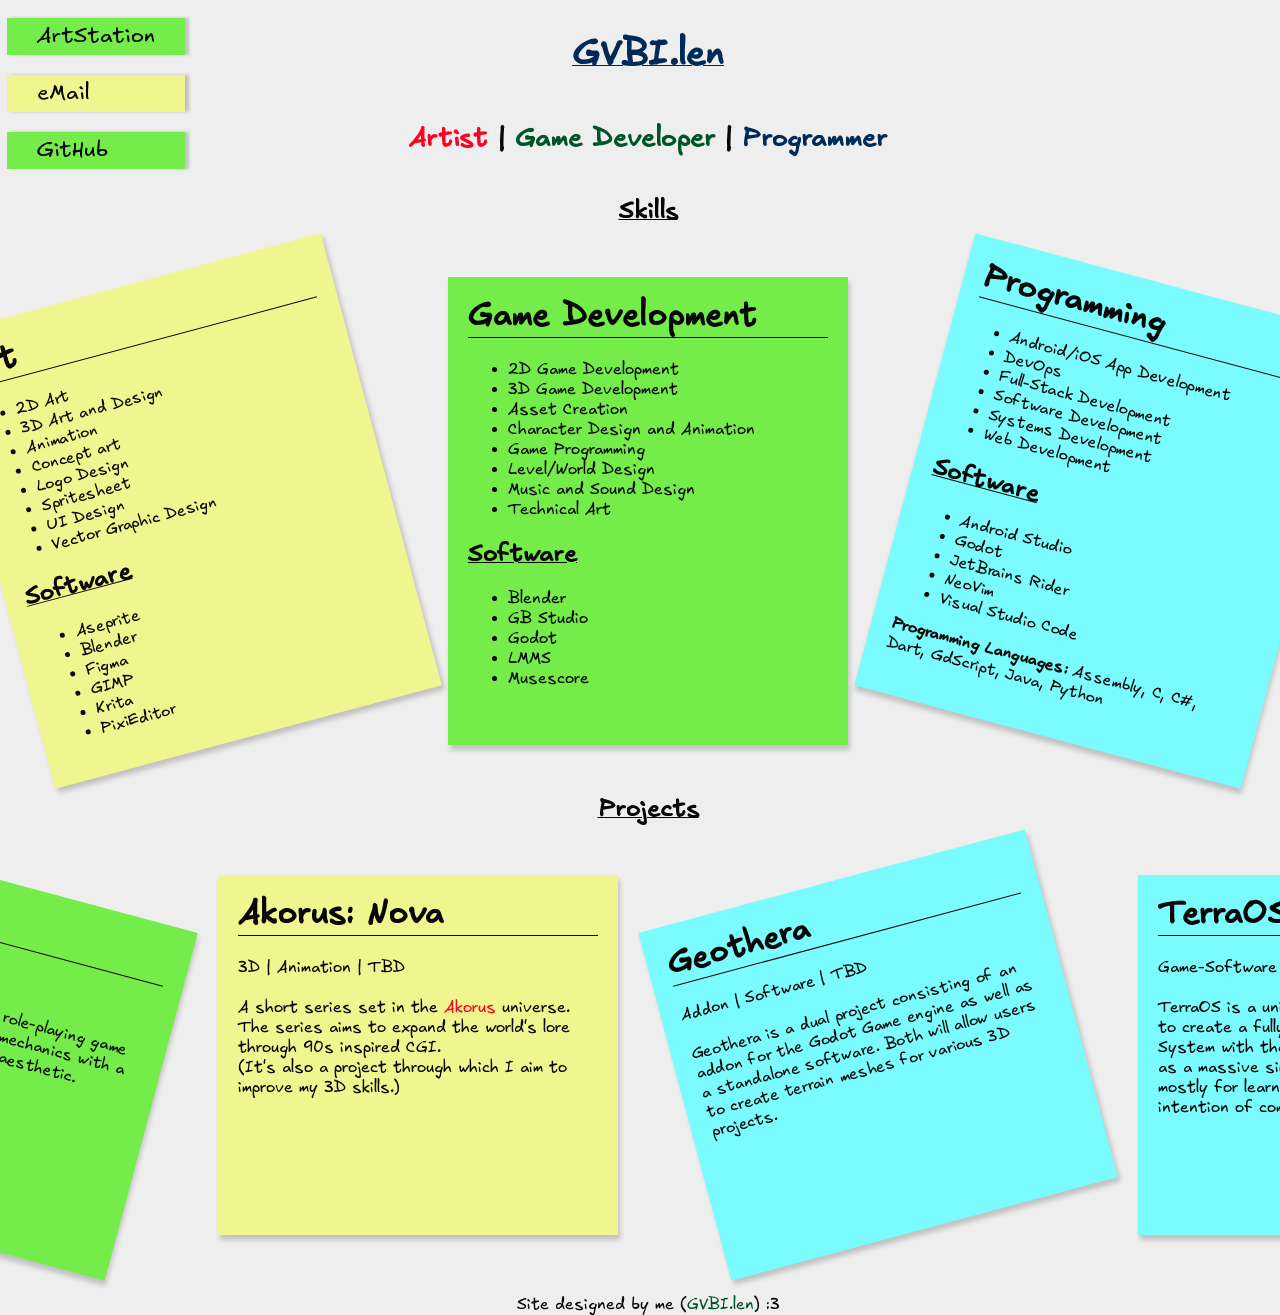
==== commit 5317a52b: "small grammar fix" ====
--- a/index.html
+++ b/index.html
@@ -113,8 +113,9 @@
                     <p>
                         3D | Animation | TBD
                     <br>
-                    <br>A short series in the <font class="ink-red">Akorus</font> universe. The series aims to expand the world through old school CGI.
-                    </p>
+                    <br>A short series set in the <font class="ink-red">Akorus</font> universe. The series aims to expand the world's lore through 90s inspired CGI.
+                    <br>(It's also a project through which I aim to improve my 3D skills.)
+                </p>
                 </div>
                 <div class="note cyn-note left">
                     <h1>Geothera</h1>
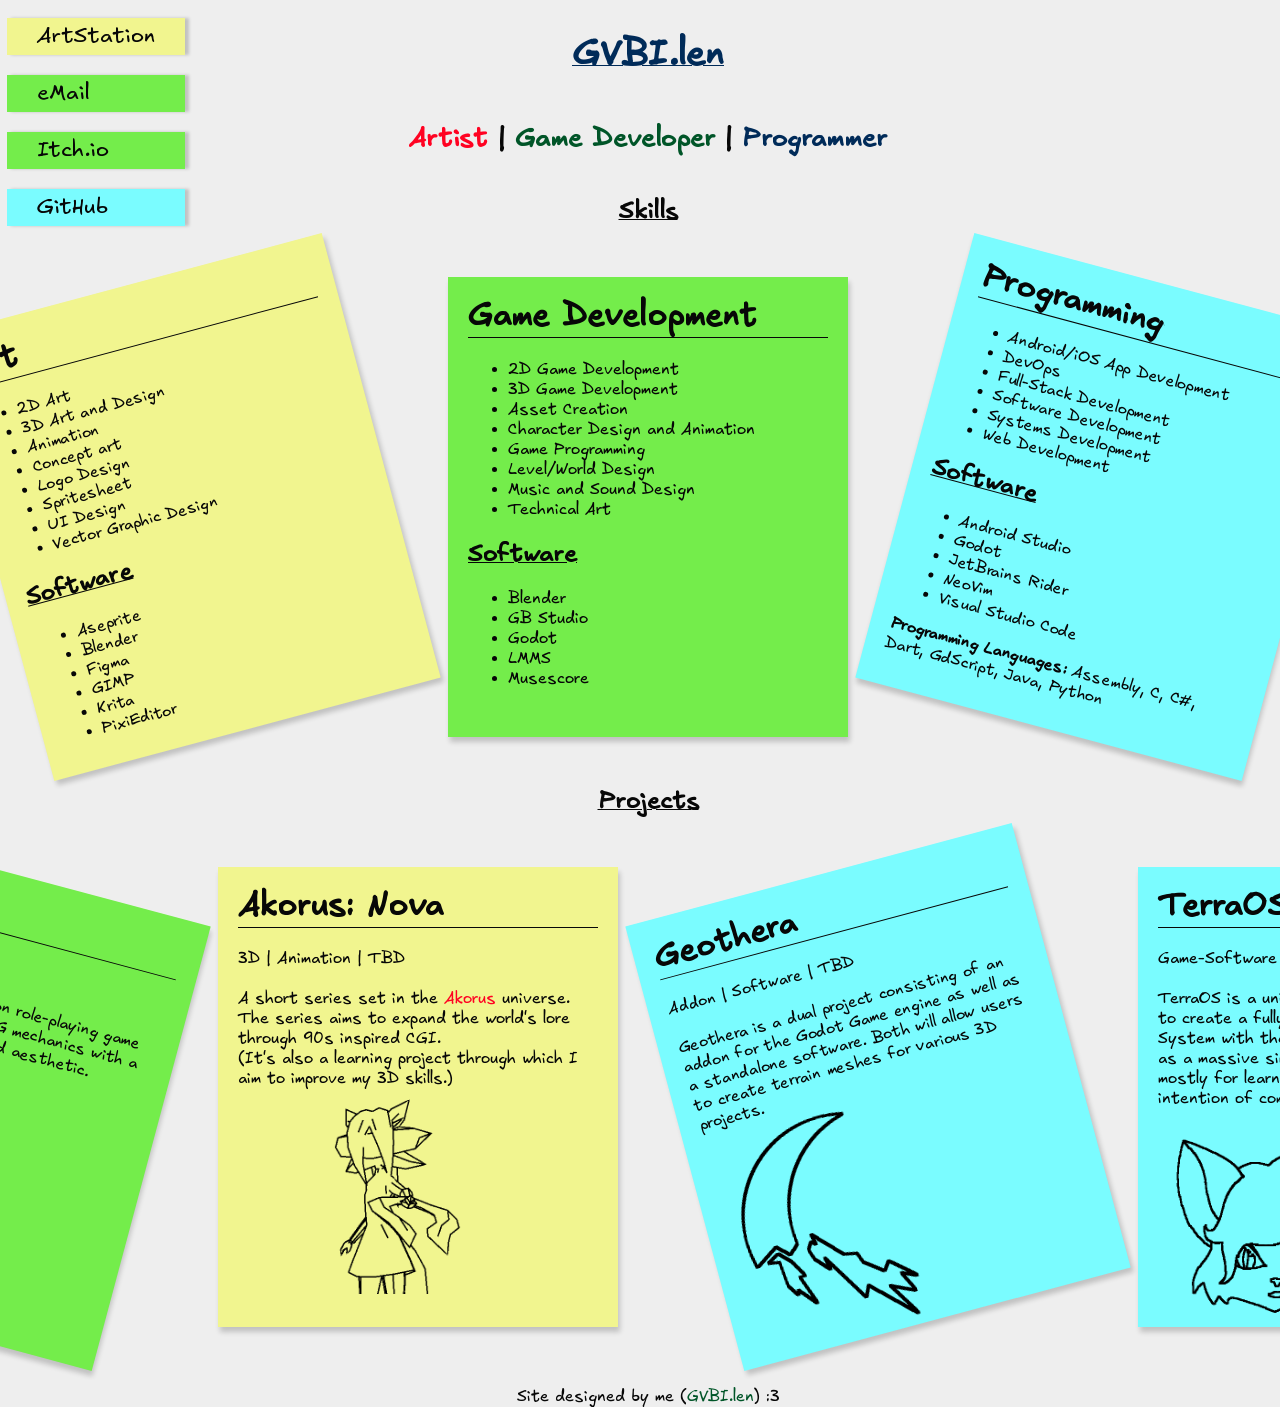
==== commit ef401382: "added small images to each projects" ====
--- a/index.html
+++ b/index.html
@@ -22,9 +22,10 @@
             <h1 id="main-title">GVBI.len</h1>
             <h2 id="sub-title"><font class="ink-red">Artist</font> | <font class="ink-green">Game Developer</font> | <font class="ink-blue">Programmer</font></h2>
             <div id="links">
-                <a class="grn-note" href="https://gvbi-len.artstation.com/">ArtStation</a>
-                <a class="ylw-note" href="mailto:leothera.dev@proton.me">eMail</a> 
-                <a class="grn-note" href="https://github.com/gvbi-len">GitHub</a>
+                <a class="ylw-note" href="https://gvbi-len.artstation.com/">ArtStation</a>
+                <a class="grn-note" href="mailto:leothera.dev@proton.me">eMail</a> 
+                <a class="grn-note" href="https://gvbi-len.itch.io/">Itch.io</a>
+                <a class="cyn-note" href="https://github.com/gvbi-len">GitHub</a>
             </div>
             <h2>Skills</h2>
             <div class="stickies">
@@ -106,7 +107,8 @@
                         3D | Game | 2027
                     <br>
                     <br>Akorus is a science fiction role-playing game that combines classic RPG mechanics with a retro PlayStation 1 inspired aesthetic.
-                    </p>
+                    <img draggable="false" src="imgs/img_acf.png">
+                </p>
                 </div>
                 <div class="note ylw-note">
                     <h1>Akorus: Nova</h1>
@@ -114,7 +116,8 @@
                         3D | Animation | TBD
                     <br>
                     <br>A short series set in the <font class="ink-red">Akorus</font> universe. The series aims to expand the world's lore through 90s inspired CGI.
-                    <br>(It's also a project through which I aim to improve my 3D skills.)
+                    <br>(It's also a learning project through which I aim to improve my 3D skills.)
+                    <img draggable="false" src="imgs/img_acf.png">
                 </p>
                 </div>
                 <div class="note cyn-note left">
@@ -123,7 +126,8 @@
                         Addon | Software | TBD
                     <br>
                     <br>Geothera is a dual project consisting of an addon for the Godot Game engine as well as a standalone software. Both will allow users to create terrain meshes for various 3D projects.
-                    </p>
+                    <br><img draggable="false" src="imgs/img_gtrs.png">
+                </p>
                 </div>
                 <div class="note cyn-note">
                     <h1>TerraOS</h1>
@@ -131,7 +135,8 @@
                         Game-Software Hybrid | TBD
                     <br>
                     <br>TerraOS is a unique personal project that aims to create a fully functioning Operating System with the entire interface represented as a massive simulated world. The projects is mostly for learning Assembly and I have no intention of completing it anytime soon.
-                    </p>
+                    <img draggable="false" src="imgs/img_trs.png">
+                </p>
                 </div>
             </div>
             <footer>Site designed by me (<font class="ink-green">GVBI.len</font>) :3</footer>
--- a/style.css
+++ b/style.css
@@ -104,6 +104,8 @@
 	min-width: 360px;
 	max-width: 360px;
 	min-height: 320px;
+	max-height: 420px;
+	overflow: hidden;
 	padding: 20px;
 	margin: 30px;
 	box-shadow: var(--note-shadow);
@@ -117,7 +119,9 @@
 }
 
 .note img{
-	width: 100%;
+	padding: 0;
+	margin: 0;
+	width: 65%;
 }
 
 .cyn-note{
